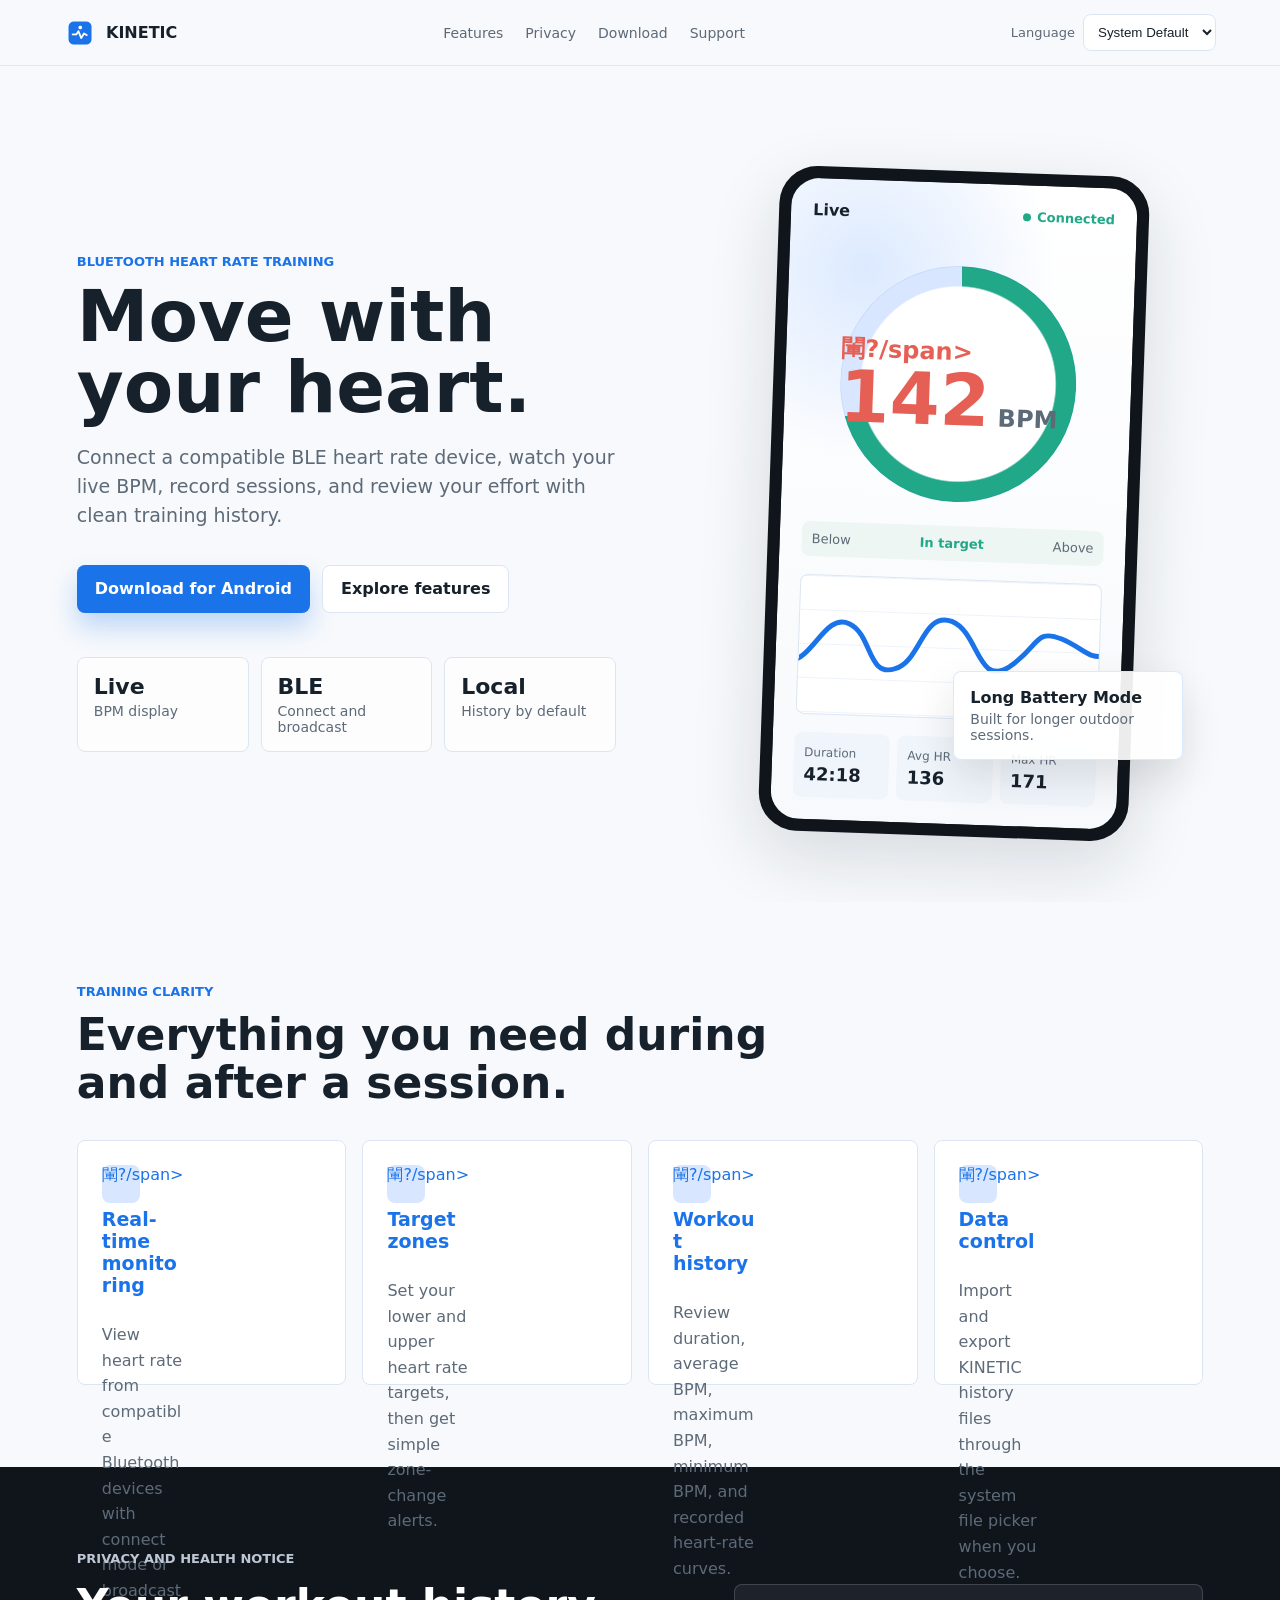
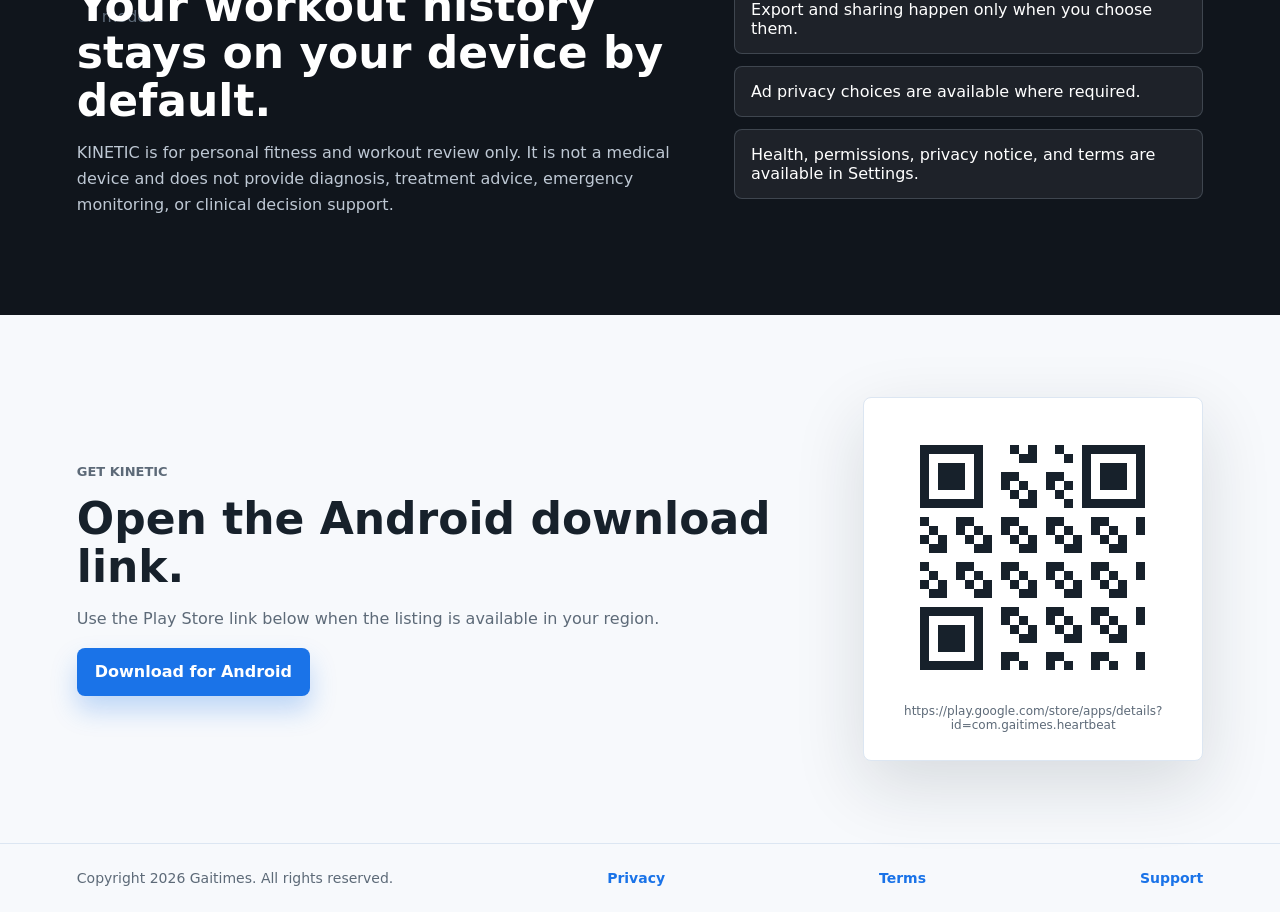
==== index.html @ ce363eb1 "Publish KINETIC website" ====
﻿<!doctype html>
<html lang="en">
  <head>
    <meta charset="utf-8">
    <meta name="viewport" content="width=device-width, initial-scale=1">
    <title>KINETIC</title>
    <meta name="description" content="KINETIC tracks live heart rate, workout history, and training alerts from compatible Bluetooth heart rate devices.">
    <meta property="og:title" content="KINETIC">
    <meta property="og:description" content="Live heart rate tracking, workout history, and simple training alerts.">
    <meta property="og:image" content="./assets/feature-graphic-1024x500.png">
    <meta name="theme-color" content="#1A73E8">
    <link rel="icon" href="./assets/store-icon-512.png">
    <link rel="stylesheet" href="./styles.css">
  </head>
  <body>
    <header class="site-header">
      <a class="brand" href="#top" aria-label="KINETIC">
        <img src="./assets/store-icon-512.png" alt="">
        <span data-i18n="brand">KINETIC</span>
      </a>
      <nav class="nav-links" aria-label="Primary">
        <a href="#features" data-i18n="navFeatures">Features</a>
        <a href="#privacy" data-i18n="navPrivacy">Privacy</a>
        <a href="#download" data-i18n="navDownload">Download</a>
        <a href="./support.html">Support</a>
      </nav>
      <label class="language-picker">
        <span data-i18n="languageLabel">Language</span>
        <select id="languageSelect" aria-label="Language">
          <option value="auto">System Default</option>
          <option value="en">English</option>
          <option value="zh-CN">简体中文</option>
          <option value="zh-TW">繁體中文</option>
          <option value="ja">日本語</option>
          <option value="ko">한국어</option>
          <option value="es">Español</option>
          <option value="pt">Português</option>
          <option value="fr">Français</option>
        </select>
      </label>
    </header>

    <main id="top">
      <section class="hero">
        <div class="hero-copy">
          <p class="eyebrow" data-i18n="eyebrow">Bluetooth heart rate training</p>
          <h1 data-i18n="heroTitle">Move with your heart.</h1>
          <p class="hero-text" data-i18n="heroText">Connect a compatible BLE heart rate device, watch your live BPM, record sessions, and review your effort with clean training history.</p>
          <div class="hero-actions">
            <a class="primary-button" id="downloadButton" href="#" data-i18n="downloadButton">Download for Android</a>
            <a class="secondary-button" href="#features" data-i18n="learnMore">Explore features</a>
          </div>
          <dl class="hero-stats" aria-label="KINETIC highlights">
            <div>
              <dt data-i18n="statLive">Live</dt>
              <dd data-i18n="statLiveText">BPM display</dd>
            </div>
            <div>
              <dt data-i18n="statBle">BLE</dt>
              <dd data-i18n="statBleText">Connect and broadcast</dd>
            </div>
            <div>
              <dt data-i18n="statData">Local</dt>
              <dd data-i18n="statDataText">History by default</dd>
            </div>
          </dl>
        </div>

        <div class="phone-stage" aria-label="KINETIC app preview">
          <div class="phone-shell">
            <div class="phone-screen">
              <div class="app-topbar">
                <span data-i18n="previewLive">Live</span>
                <span class="status-dot" data-i18n="previewConnected">Connected</span>
              </div>
              <div class="heart-ring">
                <span class="pulse-mark">閳?/span>
                <strong>142</strong>
                <span data-i18n="previewUnit">BPM</span>
              </div>
              <div class="zone-row">
                <span data-i18n="previewBelow">Below</span>
                <strong data-i18n="previewInZone">In target</strong>
                <span data-i18n="previewAbove">Above</span>
              </div>
              <div class="chart-card">
                <div class="chart-line" aria-hidden="true"></div>
              </div>
              <div class="summary-grid">
                <div><span data-i18n="previewDuration">Duration</span><strong>42:18</strong></div>
                <div><span data-i18n="previewAvg">Avg HR</span><strong>136</strong></div>
                <div><span data-i18n="previewMax">Max HR</span><strong>171</strong></div>
              </div>
            </div>
          </div>
          <div class="floating-note">
            <strong data-i18n="noteTitle">Long Battery Mode</strong>
            <span data-i18n="noteText">Built for longer outdoor sessions.</span>
          </div>
        </div>
      </section>

      <section class="feature-band" id="features">
        <div class="section-heading">
          <p class="eyebrow" data-i18n="featuresEyebrow">Training clarity</p>
          <h2 data-i18n="featuresTitle">Everything you need during and after a session.</h2>
        </div>
        <div class="feature-grid">
          <article>
            <span class="feature-icon">閳?/span>
            <h3 data-i18n="featureLiveTitle">Real-time monitoring</h3>
            <p data-i18n="featureLiveText">View heart rate from compatible Bluetooth devices with connect mode or broadcast mode.</p>
          </article>
          <article>
            <span class="feature-icon">閳?/span>
            <h3 data-i18n="featureZoneTitle">Target zones</h3>
            <p data-i18n="featureZoneText">Set your lower and upper heart rate targets, then get simple zone-change alerts.</p>
          </article>
          <article>
            <span class="feature-icon">閳?/span>
            <h3 data-i18n="featureHistoryTitle">Workout history</h3>
            <p data-i18n="featureHistoryText">Review duration, average BPM, maximum BPM, minimum BPM, and recorded heart-rate curves.</p>
          </article>
          <article>
            <span class="feature-icon">閳?/span>
            <h3 data-i18n="featureDataTitle">Data control</h3>
            <p data-i18n="featureDataText">Import and export KINETIC history files through the system file picker when you choose.</p>
          </article>
        </div>
      </section>

      <section class="privacy-band" id="privacy">
        <div>
          <p class="eyebrow" data-i18n="privacyEyebrow">Privacy and health notice</p>
          <h2 data-i18n="privacyTitle">Your workout history stays on your device by default.</h2>
          <p data-i18n="privacyText">KINETIC is for personal fitness and workout review only. It is not a medical device and does not provide diagnosis, treatment advice, emergency monitoring, or clinical decision support.</p>
        </div>
        <ul>
          <li data-i18n="privacyPoint1">Export and sharing happen only when you choose them.</li>
          <li data-i18n="privacyPoint2">Ad privacy choices are available where required.</li>
          <li data-i18n="privacyPoint3">Health, permissions, privacy notice, and terms are available in Settings.</li>
        </ul>
      </section>

      <section class="download-band" id="download">
        <div class="download-copy">
          <p class="eyebrow" data-i18n="downloadEyebrow">Get KINETIC</p>
          <h2 data-i18n="downloadTitle">Scan to download the app.</h2>
          <p data-i18n="downloadText">Point your phone camera at the code, or open the Android download link directly.</p>
          <a class="primary-button" id="downloadButtonBottom" href="#" data-i18n="downloadButton">Download for Android</a>
        </div>
        <div class="qr-panel">
          <canvas id="downloadQr" width="264" height="264" aria-label="Download QR code"></canvas>
          <p id="downloadUrlText"></p>
        </div>
      </section>
    </main>

    <footer class="site-footer">
      <span data-i18n="footerCopyright">Copyright 2024 Gaitimes. All rights reserved.</span>
      <a href="./privacy.html" data-i18n="footerPrivacy">Privacy</a>
      <a href="./terms.html">Terms</a>
      <a href="./support.html">Support</a>
    </footer>

    <script src="./app.js"></script>
  </body>
</html>
---- styles.css ----
:root {
  color-scheme: light;
  --blue: #1a73e8;
  --ink: #17212b;
  --muted: #5d6a78;
  --bg: #f7f9fc;
  --panel: #ffffff;
  --line: #dce6f2;
  --green: #20a889;
  --coral: #e65f55;
  --low: #3d8bff;
  --shadow: 0 24px 70px rgba(23, 33, 43, 0.14);
}

* {
  box-sizing: border-box;
}

html {
  scroll-behavior: smooth;
}

body {
  margin: 0;
  background: var(--bg);
  color: var(--ink);
  font-family: Inter, ui-sans-serif, system-ui, -apple-system, BlinkMacSystemFont, "Segoe UI", sans-serif;
}

a {
  color: inherit;
  text-decoration: none;
}

.site-header {
  position: sticky;
  top: 0;
  z-index: 20;
  display: grid;
  grid-template-columns: auto 1fr auto;
  align-items: center;
  gap: 24px;
  padding: 14px clamp(20px, 5vw, 72px);
  border-bottom: 1px solid rgba(220, 230, 242, 0.86);
  background: rgba(247, 249, 252, 0.88);
  backdrop-filter: blur(18px);
}

.brand {
  display: inline-flex;
  align-items: center;
  gap: 10px;
  font-weight: 800;
}

.brand img {
  width: 32px;
  height: 32px;
  border-radius: 8px;
}

.nav-links {
  display: flex;
  justify-content: center;
  gap: 22px;
  color: var(--muted);
  font-size: 14px;
}

.nav-links a:hover {
  color: var(--blue);
}

.language-picker {
  display: inline-flex;
  align-items: center;
  gap: 8px;
  color: var(--muted);
  font-size: 13px;
}

.language-picker select {
  min-width: 132px;
  border: 1px solid var(--line);
  border-radius: 8px;
  background: var(--panel);
  color: var(--ink);
  padding: 9px 10px;
}

.hero {
  display: grid;
  grid-template-columns: minmax(0, 1.04fr) minmax(330px, 0.96fr);
  gap: clamp(36px, 7vw, 92px);
  align-items: center;
  min-height: calc(100svh - 64px);
  padding: clamp(48px, 8vw, 104px) clamp(20px, 6vw, 88px) 64px;
  overflow: hidden;
}

.eyebrow {
  margin: 0 0 12px;
  color: var(--blue);
  font-size: 13px;
  font-weight: 800;
  letter-spacing: 0;
  text-transform: uppercase;
}

h1,
h2,
h3,
p {
  overflow-wrap: anywhere;
}

h1 {
  max-width: 820px;
  margin: 0;
  font-size: clamp(38px, 6.4vw, 72px);
  line-height: 0.98;
  letter-spacing: 0;
}

.hero-text {
  max-width: 660px;
  margin: 20px 0 0;
  color: var(--muted);
  font-size: clamp(16px, 1.6vw, 19px);
  line-height: 1.55;
}

.hero-actions {
  display: flex;
  flex-wrap: wrap;
  gap: 12px;
  margin-top: 34px;
}

.primary-button,
.secondary-button {
  display: inline-flex;
  align-items: center;
  justify-content: center;
  min-height: 48px;
  border-radius: 8px;
  padding: 0 18px;
  font-weight: 800;
}

.primary-button {
  background: var(--blue);
  color: #ffffff;
  box-shadow: 0 14px 26px rgba(26, 115, 232, 0.26);
}

.secondary-button {
  border: 1px solid var(--line);
  background: var(--panel);
  color: var(--ink);
}

.hero-stats {
  display: grid;
  grid-template-columns: repeat(3, minmax(0, 1fr));
  gap: 12px;
  max-width: 660px;
  margin: 44px 0 0;
}

.hero-stats div {
  padding: 16px;
  border: 1px solid var(--line);
  border-radius: 8px;
  background: rgba(255, 255, 255, 0.78);
}

.hero-stats dt {
  font-weight: 900;
  font-size: 22px;
}

.hero-stats dd {
  margin: 4px 0 0;
  color: var(--muted);
  font-size: 14px;
}

.phone-stage {
  position: relative;
  min-height: 600px;
}

.phone-shell {
  width: min(370px, 86vw);
  margin: 0 auto;
  padding: 12px;
  border-radius: 38px;
  background: #10151c;
  box-shadow: var(--shadow);
  transform: rotate(2deg);
}

.phone-screen {
  min-height: 640px;
  border-radius: 28px;
  background:
    radial-gradient(circle at 22% 14%, rgba(216, 231, 255, 0.9), transparent 31%),
    linear-gradient(180deg, #ffffff 0%, #f7f9fc 100%);
  padding: 22px;
}

.app-topbar,
.zone-row,
.summary-grid {
  display: flex;
  align-items: center;
  justify-content: space-between;
}

.app-topbar {
  font-weight: 900;
}

.status-dot {
  position: relative;
  color: var(--green);
  font-size: 13px;
}

.status-dot::before {
  content: "";
  display: inline-block;
  width: 8px;
  height: 8px;
  margin-right: 6px;
  border-radius: 999px;
  background: var(--green);
}

.heart-ring {
  display: grid;
  place-items: center;
  width: 236px;
  height: 236px;
  margin: 42px auto 24px;
  border-radius: 50%;
  background:
    radial-gradient(circle, #ffffff 0 58%, transparent 59%),
    conic-gradient(var(--green) 0 70%, #d8e7ff 70% 100%);
  box-shadow: inset 0 0 0 1px rgba(26, 115, 232, 0.1);
}

.heart-ring strong {
  font-size: 72px;
  line-height: 0.9;
}

.heart-ring span {
  color: var(--muted);
  font-weight: 800;
}

.pulse-mark {
  color: var(--coral) !important;
  font-size: 24px;
}

.zone-row {
  gap: 8px;
  padding: 10px;
  border-radius: 8px;
  background: #eef6f3;
  color: var(--muted);
  font-size: 13px;
}

.zone-row strong {
  color: var(--green);
}

.chart-card {
  height: 140px;
  margin-top: 18px;
  border: 1px solid var(--line);
  border-radius: 8px;
  background:
    linear-gradient(#edf3fb 1px, transparent 1px) 0 0 / 100% 34px,
    #ffffff;
  overflow: hidden;
}

.chart-line {
  width: 100%;
  height: 100%;
  background: url("data:image/svg+xml,%3Csvg width='320' height='140' viewBox='0 0 320 140' xmlns='http://www.w3.org/2000/svg'%3E%3Cpath d='M0 88 C24 82 34 38 58 48 C82 58 78 102 106 92 C132 84 132 32 162 42 C190 52 190 108 222 86 C252 64 246 46 274 56 C296 64 304 78 320 70' fill='none' stroke='%231A73E8' stroke-width='5' stroke-linecap='round'/%3E%3C/svg%3E") center / cover no-repeat;
}

.summary-grid {
  display: grid;
  grid-template-columns: repeat(3, minmax(0, 1fr));
  gap: 8px;
  margin-top: 18px;
}

.summary-grid div {
  min-width: 0;
  padding: 13px 10px;
  border-radius: 8px;
  background: #f0f5fb;
}

.summary-grid span {
  display: block;
  color: var(--muted);
  font-size: 12px;
}

.summary-grid strong {
  display: block;
  margin-top: 4px;
  font-size: 18px;
}

.floating-note {
  position: absolute;
  right: 4%;
  bottom: 76px;
  max-width: 230px;
  padding: 16px;
  border: 1px solid rgba(216, 231, 255, 0.9);
  border-radius: 8px;
  background: rgba(255, 255, 255, 0.92);
  box-shadow: 0 18px 40px rgba(23, 33, 43, 0.12);
}

.floating-note strong,
.floating-note span {
  display: block;
}

.floating-note span {
  margin-top: 4px;
  color: var(--muted);
  font-size: 14px;
}

.feature-band,
.privacy-band,
.download-band {
  padding: 82px clamp(20px, 6vw, 88px);
}

.section-heading {
  max-width: 720px;
}

h2 {
  margin: 0;
  font-size: clamp(28px, 4.2vw, 44px);
  line-height: 1.08;
}

.feature-grid {
  display: grid;
  grid-template-columns: repeat(4, minmax(0, 1fr));
  gap: 16px;
  margin-top: 34px;
}

.feature-grid article {
  min-height: 245px;
  padding: 24px;
  border: 1px solid var(--line);
  border-radius: 8px;
  background: var(--panel);
}

.feature-icon {
  display: inline-grid;
  place-items: center;
  width: 38px;
  height: 38px;
  border-radius: 8px;
  background: #d8e7ff;
  color: var(--blue);
}

h3 {
  margin: 22px 0 10px;
  font-size: 19px;
}

.feature-grid p,
.privacy-band p,
.download-copy p {
  color: var(--muted);
  line-height: 1.6;
}

.privacy-band {
  display: grid;
  grid-template-columns: minmax(0, 1fr) minmax(280px, 0.76fr);
  gap: 40px;
  align-items: center;
  background: #10151c;
  color: #ffffff;
}

.privacy-band p {
  max-width: 780px;
  color: #bec8d4;
}

.privacy-band ul {
  display: grid;
  gap: 12px;
  margin: 0;
  padding: 0;
  list-style: none;
}

.privacy-band li {
  padding: 15px 16px;
  border: 1px solid rgba(216, 231, 255, 0.18);
  border-radius: 8px;
  background: rgba(255, 255, 255, 0.06);
}

.download-band {
  display: grid;
  grid-template-columns: minmax(0, 1fr) 340px;
  gap: 40px;
  align-items: center;
}

.download-copy {
  max-width: 720px;
}

.qr-panel {
  display: grid;
  justify-items: center;
  gap: 14px;
  padding: 28px;
  border: 1px solid var(--line);
  border-radius: 8px;
  background: var(--panel);
  box-shadow: var(--shadow);
}

#downloadQr {
  width: 264px;
  height: 264px;
  image-rendering: pixelated;
}

#downloadUrlText {
  width: 100%;
  margin: 0;
  color: var(--muted);
  font-size: 12px;
  text-align: center;
  overflow-wrap: anywhere;
}

.site-footer {
  display: flex;
  flex-wrap: wrap;
  justify-content: space-between;
  gap: 14px;
  padding: 26px clamp(20px, 6vw, 88px);
  border-top: 1px solid var(--line);
  color: var(--muted);
  font-size: 14px;
}

.site-footer a {
  color: var(--blue);
  font-weight: 800;
}

.legal-page {
  max-width: 880px;
  margin: 0 auto;
  padding: 72px 24px 96px;
}

.legal-page h1 {
  margin: 12px 0 20px;
  color: var(--ink);
  font-size: clamp(1.9rem, 3.2vw, 3rem);
  line-height: 1.08;
}

.legal-page h2 {
  margin: 34px 0 10px;
  color: var(--ink);
  font-size: 1.3rem;
}

.legal-page p,
.legal-page li {
  color: var(--muted);
  font-size: 1rem;
  line-height: 1.75;
}

.legal-page a {
  color: var(--blue);
  font-weight: 800;
}

.legal-page ul {
  padding-left: 22px;
}

@media (max-width: 980px) {
  .site-header {
    grid-template-columns: 1fr auto;
  }

  .nav-links {
    display: none;
  }

  .hero,
  .privacy-band,
  .download-band {
    grid-template-columns: 1fr;
  }

  .phone-stage {
    min-height: auto;
  }

  .feature-grid {
    grid-template-columns: repeat(2, minmax(0, 1fr));
  }

  .download-band {
    justify-items: start;
  }
}

@media (max-width: 620px) {
  .site-header {
    gap: 12px;
  }

  .brand span,
  .language-picker span {
    display: none;
  }

  .language-picker select {
    min-width: 118px;
  }

  .hero {
    padding-top: 34px;
  }

  .hero-stats,
  .feature-grid,
  .summary-grid {
    grid-template-columns: 1fr;
  }

  .phone-shell {
    width: min(340px, 100%);
    transform: none;
  }

  .phone-screen {
    min-height: 590px;
  }

  .heart-ring {
    width: 210px;
    height: 210px;
  }

  .floating-note {
    position: static;
    margin: 16px auto 0;
  }

  .qr-panel {
    width: 100%;
  }
}
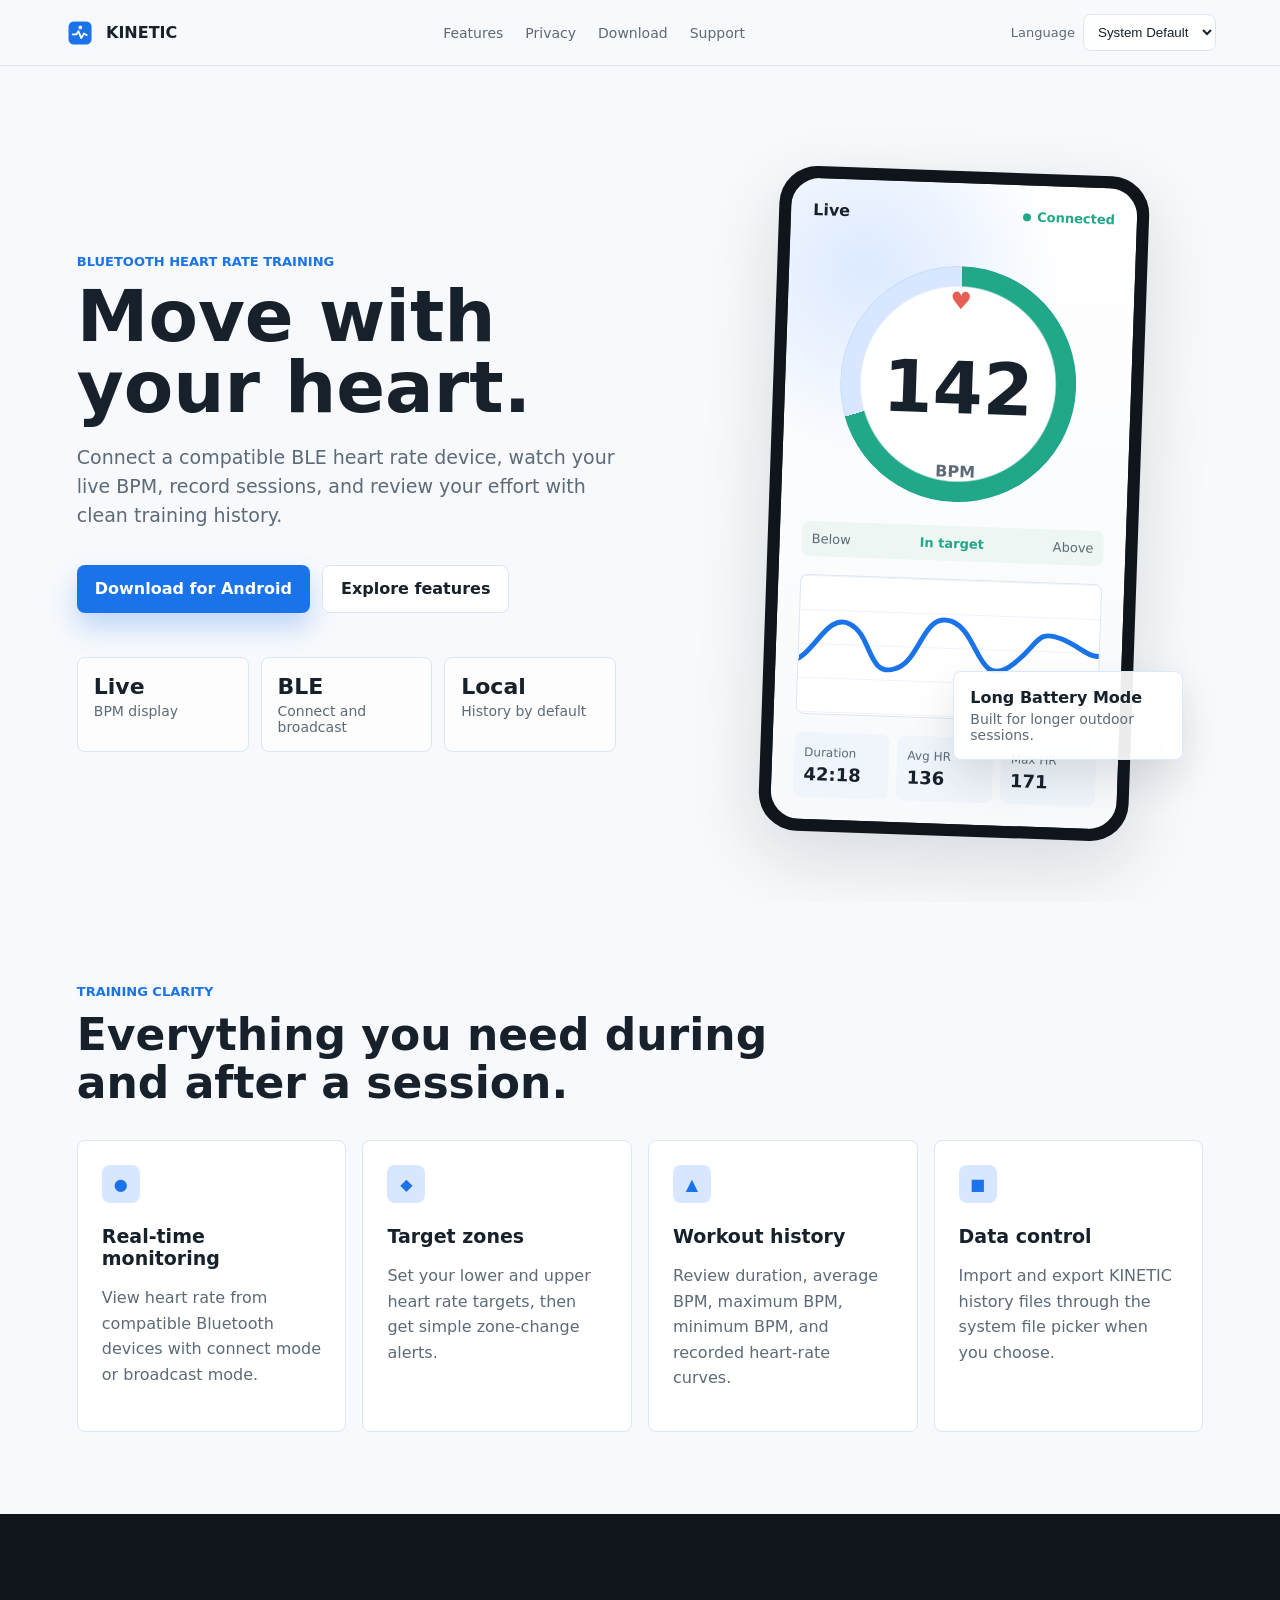
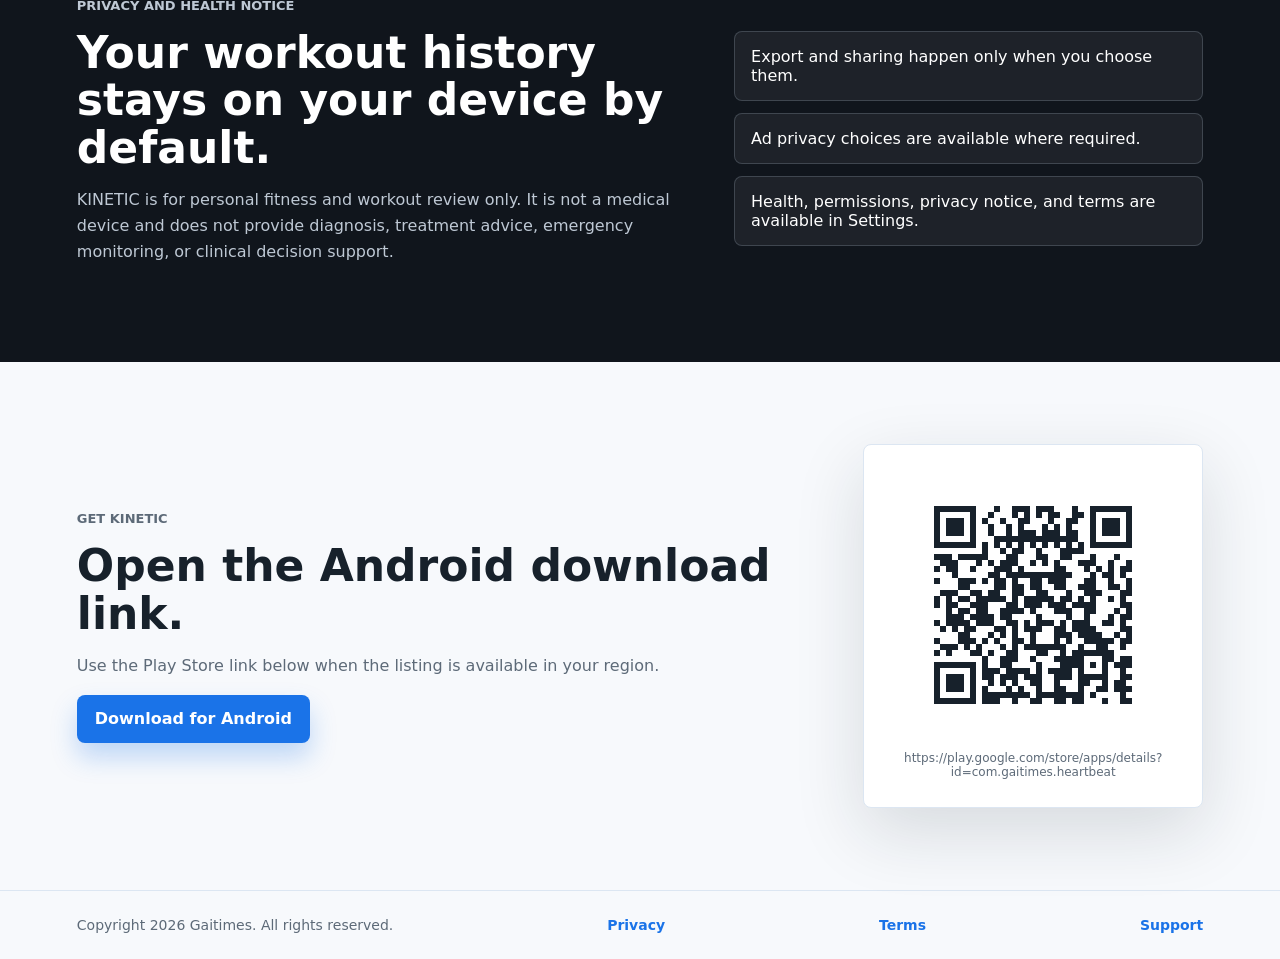
==== commit 9c3fa85e: "Update KINETIC branding and localization" ====
--- a/index.html
+++ b/index.html
@@ -1,4 +1,4 @@
-﻿<!doctype html>
+<!doctype html>
 <html lang="en">
   <head>
     <meta charset="utf-8">
@@ -22,12 +22,12 @@
         <a href="#features" data-i18n="navFeatures">Features</a>
         <a href="#privacy" data-i18n="navPrivacy">Privacy</a>
         <a href="#download" data-i18n="navDownload">Download</a>
-        <a href="./support.html">Support</a>
+        <a href="./support.html" data-i18n="navSupport">Support</a>
       </nav>
       <label class="language-picker">
         <span data-i18n="languageLabel">Language</span>
         <select id="languageSelect" aria-label="Language">
-          <option value="auto">System Default</option>
+          <option value="auto" data-i18n="systemDefault">System Default</option>
           <option value="en">English</option>
           <option value="zh-CN">简体中文</option>
           <option value="zh-TW">繁體中文</option>
@@ -74,7 +74,7 @@
                 <span class="status-dot" data-i18n="previewConnected">Connected</span>
               </div>
               <div class="heart-ring">
-                <span class="pulse-mark">閳?/span>
+                <span class="pulse-mark" aria-hidden="true">&#9829;</span>
                 <strong>142</strong>
                 <span data-i18n="previewUnit">BPM</span>
               </div>
@@ -107,22 +107,22 @@
         </div>
         <div class="feature-grid">
           <article>
-            <span class="feature-icon">閳?/span>
+            <span class="feature-icon" aria-hidden="true">&#9679;</span>
             <h3 data-i18n="featureLiveTitle">Real-time monitoring</h3>
             <p data-i18n="featureLiveText">View heart rate from compatible Bluetooth devices with connect mode or broadcast mode.</p>
           </article>
           <article>
-            <span class="feature-icon">閳?/span>
+            <span class="feature-icon" aria-hidden="true">&#9670;</span>
             <h3 data-i18n="featureZoneTitle">Target zones</h3>
             <p data-i18n="featureZoneText">Set your lower and upper heart rate targets, then get simple zone-change alerts.</p>
           </article>
           <article>
-            <span class="feature-icon">閳?/span>
+            <span class="feature-icon" aria-hidden="true">&#9650;</span>
             <h3 data-i18n="featureHistoryTitle">Workout history</h3>
             <p data-i18n="featureHistoryText">Review duration, average BPM, maximum BPM, minimum BPM, and recorded heart-rate curves.</p>
           </article>
           <article>
-            <span class="feature-icon">閳?/span>
+            <span class="feature-icon" aria-hidden="true">&#9632;</span>
             <h3 data-i18n="featureDataTitle">Data control</h3>
             <p data-i18n="featureDataText">Import and export KINETIC history files through the system file picker when you choose.</p>
           </article>
@@ -157,13 +157,12 @@
     </main>
 
     <footer class="site-footer">
-      <span data-i18n="footerCopyright">Copyright 2024 Gaitimes. All rights reserved.</span>
+      <span data-i18n="footerCopyright">Copyright 2026 Gaitimes. All rights reserved.</span>
       <a href="./privacy.html" data-i18n="footerPrivacy">Privacy</a>
-      <a href="./terms.html">Terms</a>
-      <a href="./support.html">Support</a>
+      <a href="./terms.html" data-i18n="footerTerms">Terms</a>
+      <a href="./support.html" data-i18n="footerSupport">Support</a>
     </footer>
 
     <script src="./app.js"></script>
   </body>
 </html>
-
